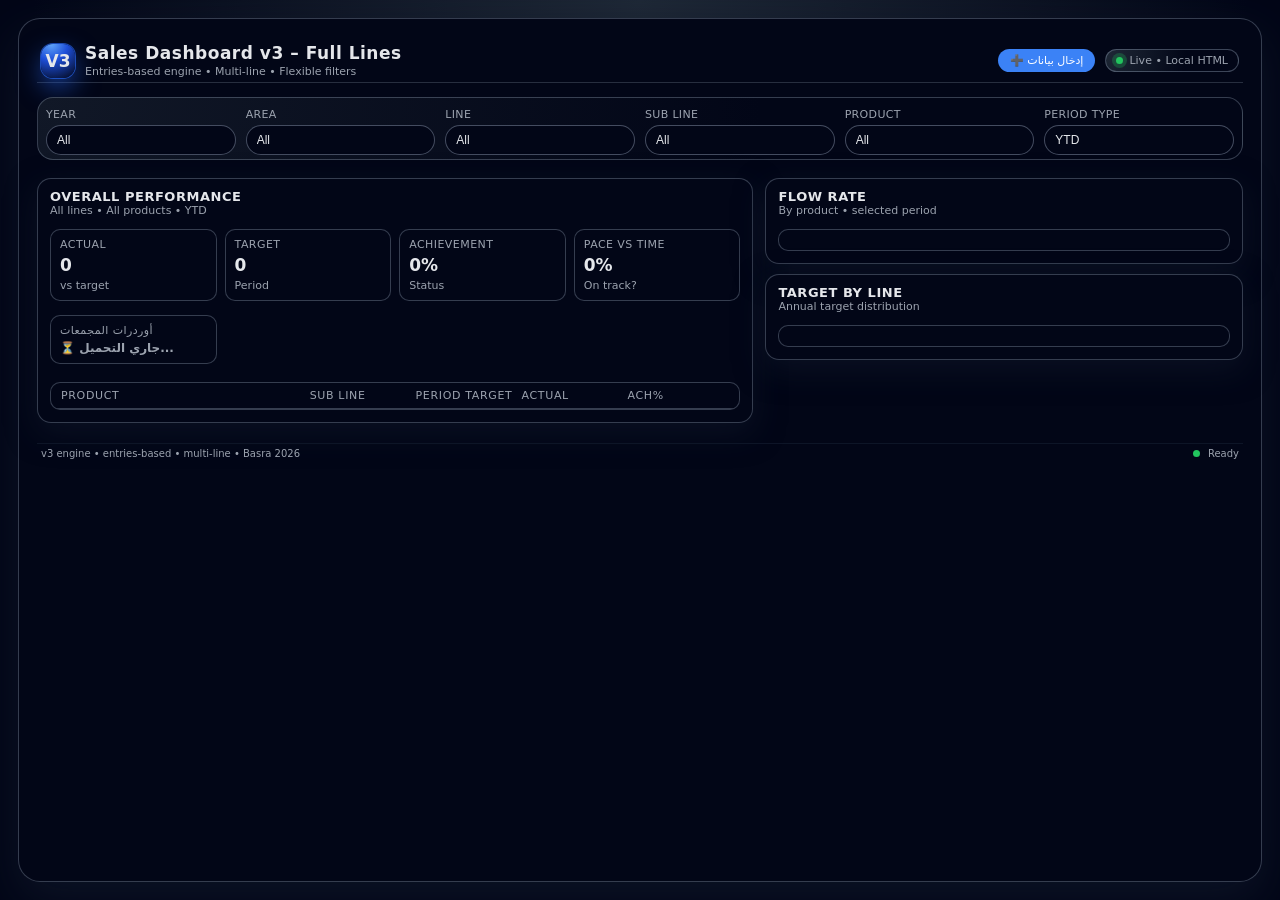
==== dashboard-v3-full.html @ 21404ccd "Rename dashboard-v3-full (1).html to dashboard-v3-full.html" ====
<!DOCTYPE html>
<html lang="en">
<head>
  <meta charset="UTF-8" />
  <title>Sales Dashboard v3 - Full Lines</title>
  <meta name="viewport" content="width=device-width, initial-scale=1.0" />
  <style>
    :root {
      --bg: #0b1020;
      --bg-alt: #111729;
      --card: #151b30;
      --accent: #3b82f6;
      --accent-soft: rgba(59, 130, 246, 0.15);
      --accent-strong: rgba(59, 130, 246, 0.35);
      --text: #e5e7eb;
      --muted: #9ca3af;
      --danger: #f97373;
      --success: #22c55e;
      --warning: #eab308;
      --border-subtle: rgba(148, 163, 184, 0.25);
      --radius-lg: 14px;
      --radius-md: 10px;
      --radius-pill: 999px;
      --shadow-soft: 0 18px 45px rgba(15, 23, 42, 0.75);
      --shadow-subtle: 0 10px 30px rgba(15, 23, 42, 0.6);
      --transition-fast: 0.18s ease-out;
      --transition-med: 0.25s ease-out;
    }
    * { box-sizing: border-box; margin: 0; padding: 0; }
    body {
      font-family: system-ui, -apple-system, BlinkMacSystemFont, "SF Pro Text", "Segoe UI", sans-serif;
      background: radial-gradient(circle at top, #1f2937 0, #020617 55%);
      color: var(--text);
      min-height: 100vh;
      padding: 18px;
      display: flex;
      justify-content: center;
    }
    .app-shell {
      width: 100%;
      max-width: 1320px;
      background: linear-gradient(145deg, #020617 0, #020617 40%, #020617 100%);
      border-radius: 22px;
      box-shadow: var(--shadow-soft);
      border: 1px solid rgba(148, 163, 184, 0.35);
      padding: 18px 18px 22px;
      display: flex;
      flex-direction: column;
      gap: 14px;
    }
    .app-header {
      display: flex;
      justify-content: space-between;
      align-items: center;
      gap: 12px;
      padding: 6px 4px 4px;
      border-bottom: 1px solid rgba(148, 163, 184, 0.25);
    }
    .app-title-block { display: flex; align-items: center; gap: 10px; }
    .app-logo {
      width: 34px; height: 34px; border-radius: 12px;
      background: radial-gradient(circle at 30% 0, #60a5fa 0, #1d4ed8 40%, #020617 100%);
      display: flex; align-items: center; justify-content: center;
      color: #e5e7eb; font-weight: 700; font-size: 17px;
      box-shadow: 0 0 0 1px rgba(37,99,235,0.7), 0 10px 25px rgba(37,99,235,0.55);
    }
    .app-title-text { display: flex; flex-direction: column; gap: 2px; }
    .app-title-text h1 { font-size: 17px; letter-spacing: 0.03em; font-weight: 600; color: #e5e7eb; }
    .app-title-text span { font-size: 11px; color: var(--muted); }
    .app-header-right { display: flex; align-items: center; gap: 10px; }
    .pill-badge {
      padding: 4px 10px; border-radius: 999px; font-size: 11px;
      border: 1px solid rgba(148,163,184,0.4); color: var(--muted);
      display: inline-flex; align-items: center; gap: 6px;
      background: radial-gradient(circle at top left, #1f2937 0, #020617 60%);
    }
    .pill-dot { width: 7px; height: 7px; border-radius: 999px; background: #22c55e; box-shadow: 0 0 0 4px rgba(34,197,94,0.25); }
    .filters-bar {
      display: grid;
      grid-template-columns: repeat(6, minmax(0, 1fr));
      gap: 10px; padding: 10px 8px 4px; border-radius: 16px;
      background: radial-gradient(circle at top left, #111827 0, #020617 60%);
      border: 1px solid rgba(148,163,184,0.35);
    }
    @media (max-width: 1100px) { .filters-bar { grid-template-columns: repeat(3, minmax(0, 1fr)); } }
    @media (max-width: 720px)  { .filters-bar { grid-template-columns: repeat(2, minmax(0, 1fr)); } }
    .filter-group { display: flex; flex-direction: column; gap: 4px; }
    .filter-label { font-size: 11px; color: var(--muted); letter-spacing: 0.03em; text-transform: uppercase; }
    .filter-select, .filter-input {
      width: 100%; border-radius: 999px;
      border: 1px solid rgba(148,163,184,0.45);
      background: radial-gradient(circle at top left, #020617 0, #020617 60%);
      color: var(--text); font-size: 12px; padding: 7px 10px; outline: none;
      appearance: none; -webkit-appearance: none;
      transition: border-color var(--transition-fast), box-shadow var(--transition-fast), transform 0.08s ease-out;
    }
    .filter-select:focus, .filter-input:focus {
      border-color: var(--accent);
      box-shadow: 0 0 0 1px rgba(59,130,246,0.7), 0 0 0 8px rgba(37,99,235,0.25);
      transform: translateY(-0.5px);
    }
    .filter-select:hover, .filter-input:hover { border-color: rgba(148,163,184,0.8); }
    .filter-select option { background: #020617; color: #e5e7eb; }
    .main-grid { display: grid; grid-template-columns: 2.1fr 1.4fr; gap: 12px; margin-top: 4px; }
    @media (max-width: 1024px) { .main-grid { grid-template-columns: 1fr; } }
    .card {
      background: radial-gradient(circle at top left, #020617 0, #020617 60%);
      border-radius: var(--radius-lg); border: 1px solid rgba(148,163,184,0.35);
      box-shadow: var(--shadow-subtle); padding: 10px 12px 12px;
      display: flex; flex-direction: column; gap: 8px;
    }
    .card-header { display: flex; justify-content: space-between; align-items: center; gap: 8px; margin-bottom: 4px; }
    .card-title { font-size: 13px; font-weight: 600; letter-spacing: 0.04em; text-transform: uppercase; color: #e5e7eb; display: flex; align-items: center; gap: 6px; }
    .card-subtitle { font-size: 11px; color: var(--muted); }
    .kpi-row { display: grid; grid-template-columns: repeat(4, minmax(0, 1fr)); gap: 8px; }
    @media (max-width: 720px) { .kpi-row { grid-template-columns: repeat(2, minmax(0, 1fr)); } }
    .kpi-card {
      border-radius: var(--radius-md); padding: 8px 9px;
      background: radial-gradient(circle at top left, #020617 0, #020617 65%);
      border: 1px solid rgba(148,163,184,0.35);
      display: flex; flex-direction: column; gap: 4px;
    }
    .kpi-label { font-size: 11px; color: var(--muted); letter-spacing: 0.04em; text-transform: uppercase; }
    .kpi-value { font-size: 17px; font-weight: 600; color: #e5e7eb; }
    .kpi-trend { font-size: 11px; color: var(--muted); }
    .kpi-trend.up span { color: var(--success); }
    .kpi-trend.down span { color: var(--danger); }
    .table-wrapper {
      border-radius: var(--radius-md); border: 1px solid rgba(148,163,184,0.35);
      overflow: hidden; background: radial-gradient(circle at top left, #020617 0, #020617 65%);
    }
    .table-header {
      display: grid; grid-template-columns: 2.4fr 1fr 1fr 1fr 1fr;
      gap: 4px; padding: 6px 10px; font-size: 11px; text-transform: uppercase;
      letter-spacing: 0.06em; color: var(--muted);
      border-bottom: 1px solid rgba(148,163,184,0.35);
    }
    .table-body { max-height: 340px; overflow: auto; }
    .table-row {
      display: grid; grid-template-columns: 2.4fr 1fr 1fr 1fr 1fr;
      gap: 4px; padding: 6px 10px; font-size: 12px;
      border-bottom: 1px solid rgba(15,23,42,0.9); align-items: center;
    }
    .table-row:nth-child(2n) { background: radial-gradient(circle at left, #020617 0, #020617 80%); }
    .table-row:hover { background: radial-gradient(circle at left, rgba(37,99,235,0.18) 0, #020617 70%); }
    .table-cell-muted { color: var(--muted); font-size: 11px; }
    .ach-badge {
      padding: 2px 7px; border-radius: 999px; font-size: 11px;
      display: inline-flex; align-items: center; justify-content: center; min-width: 52px;
    }
    .ach-good { background: rgba(34,197,94,0.12); color: #4ade80; border: 1px solid rgba(34,197,94,0.5); }
    .ach-mid  { background: rgba(234,179,8,0.12);  color: #facc15; border: 1px solid rgba(234,179,8,0.5); }
    .ach-bad  { background: rgba(248,113,113,0.12); color: #fca5a5; border: 1px solid rgba(248,113,113,0.5); }
    .right-column-section { display: flex; flex-direction: column; gap: 10px; }
    .mini-chart {
      border-radius: var(--radius-md); border: 1px solid rgba(148,163,184,0.35);
      background: radial-gradient(circle at top left, #020617 0, #020617 65%);
      padding: 8px 10px; font-size: 11px; color: var(--muted);
      display: flex; flex-direction: column; gap: 6px;
    }
    .bar-row { display: flex; align-items: center; gap: 8px; }
    .bar-label { font-size: 10px; color: var(--muted); width: 90px; overflow: hidden; text-overflow: ellipsis; white-space: nowrap; }
    .bar-track { flex: 1; background: rgba(148,163,184,0.12); border-radius: 999px; height: 12px; overflow: hidden; }
    .bar-fill  { height: 100%; border-radius: 999px; background: var(--accent); min-width: 4px; transition: width .5s ease; }
    .bar-fill.good { background: #22c55e; }
    .bar-fill.warn { background: #eab308; }
    .bar-fill.bad  { background: #f97373; }
    .bar-pct { font-size: 10px; color: var(--muted); width: 36px; text-align: left; }
    .footer-bar {
      margin-top: 6px; display: flex; justify-content: space-between; align-items: center;
      font-size: 10px; color: var(--muted); padding: 4px 4px 0;
      border-top: 1px solid rgba(15,23,42,0.9);
    }
    .footer-right { display: flex; align-items: center; gap: 8px; }
    .status-dot { width: 7px; height: 7px; border-radius: 999px; background: #22c55e; }
  </style>
</head>
<body>
<div class="app-shell">
  <header class="app-header">
    <div class="app-title-block">
      <div class="app-logo">V3</div>
      <div class="app-title-text">
        <h1>Sales Dashboard v3 – Full Lines</h1>
        <span>Entries-based engine • Multi-line • Flexible filters</span>
      </div>
    </div>
    <div class="app-header-right">
      <a href="data-entry.html" style="padding:5px 12px;border-radius:999px;font-size:11px;background:#3b82f6;color:#fff;text-decoration:none;font-weight:500">➕ إدخال بيانات</a>
      <div class="pill-badge"><span class="pill-dot"></span>Live • Local HTML</div>
    </div>
  </header>

  <section class="filters-bar">
    <div class="filter-group"><label class="filter-label">Year</label><select id="yearFilter" class="filter-select"><option value="">All</option></select></div>
    <div class="filter-group"><label class="filter-label">Area</label><select id="areaFilter" class="filter-select"><option value="">All</option></select></div>
    <div class="filter-group"><label class="filter-label">Line</label><select id="lineFilter" class="filter-select"><option value="">All</option></select></div>
    <div class="filter-group"><label class="filter-label">Sub Line</label><select id="subLineFilter" class="filter-select"><option value="">All</option></select></div>
    <div class="filter-group"><label class="filter-label">Product</label><select id="productFilter" class="filter-select"><option value="">All</option></select></div>
    <div class="filter-group">
      <label class="filter-label">Period Type</label>
      <select id="periodTypeFilter" class="filter-select">
        <option value="YTD">YTD</option>
        <option value="Month">Month</option>
        <option value="Quarter">Quarter</option>
        <option value="Half">Half</option>
        <option value="Custom">Custom Range</option>
      </select>
    </div>
  </section>

  <main class="main-grid">
    <section class="card">
      <div class="card-header">
        <div>
          <div class="card-title">Overall Performance</div>
          <div class="card-subtitle" id="contextLabel">All lines • All products • YTD</div>
        </div>
      </div>
      <div class="kpi-row">
        <div class="kpi-card"><div class="kpi-label">Actual</div><div class="kpi-value" id="kpiActual">0</div><div class="kpi-trend" id="kpiActualTrend">vs target</div></div>
        <div class="kpi-card"><div class="kpi-label">Target</div><div class="kpi-value" id="kpiTarget">0</div><div class="kpi-trend">Period</div></div>
        <div class="kpi-card"><div class="kpi-label">Achievement</div><div class="kpi-value" id="kpiAch">0%</div><div class="kpi-trend" id="kpiAchTrend">Status</div></div>
        <div class="kpi-card"><div class="kpi-label">Pace vs time</div><div class="kpi-value" id="kpiPace">0%</div><div class="kpi-trend" id="kpiPaceTrend">On track?</div></div>
      </div>
      <!-- أوردرات المجمعات — Google Sheets -->
      <div class="kpi-row" id="orders-kpi" style="margin-top:6px">
        <div class="kpi-card"><div class="kpi-label">أوردرات المجمعات</div><div class="kpi-value" style="color:var(--muted);font-size:12px">⏳ جاري التحميل...</div></div>
      </div>
      <div class="table-wrapper" style="margin-top:10px">
        <div class="table-header">
          <div>Product</div><div>Sub Line</div><div>Period Target</div><div>Actual</div><div>ACH%</div>
        </div>
        <div class="table-body" id="productsTableBody"></div>
      </div>
    </section>

    <section class="right-column-section">
      <div class="card">
        <div class="card-header">
          <div><div class="card-title">Flow Rate</div><div class="card-subtitle" id="flowContextLabel">By product • selected period</div></div>
        </div>
        <div class="mini-chart" id="flowChart" style="gap:5px;padding:10px"></div>
      </div>
      <div class="card">
        <div class="card-header">
          <div><div class="card-title">Target by Line</div><div class="card-subtitle">Annual target distribution</div></div>
        </div>
        <div class="mini-chart" id="lineChart" style="gap:5px;padding:10px"></div>
      </div>
    </section>
  </main>

  <footer class="footer-bar">
    <div>v3 engine • entries-based • multi-line • Basra 2026</div>
    <div class="footer-right"><span class="status-dot"></span><span id="footerSummary">Ready</span></div>
  </footer>
</div>

<script>
const entries = [
  // Derma
  { product:"Acretin 0.025% Cream 30G",       line:"Derma",        subLine:"Derma 2",        annualTarget:44000,  area:"Basra", year:2026 },
  { product:"Acretin 0.05% Cream 30G",        line:"Derma",        subLine:"Derma 1",        annualTarget:43000,  area:"Basra", year:2026 },
  { product:"Elica Cream",                    line:"Derma",        subLine:"Derma 2",        annualTarget:53000,  area:"Basra", year:2026 },
  { product:"Elica Ointment 30G",             line:"Derma",        subLine:"Derma 1",        annualTarget:32000,  area:"Basra", year:2026 },
  { product:"Elica-M Cream 30G",              line:"Derma",        subLine:"Derma 1",        annualTarget:74000,  area:"Basra", year:2026 },
  { product:"Elicasal Ointment 30G",          line:"Derma",        subLine:"Derma 2",        annualTarget:19500,  area:"Basra", year:2026 },
  { product:"Fusibact Cream 15G",             line:"Derma",        subLine:"Derma 1",        annualTarget:23000,  area:"Basra", year:2026 },
  { product:"Fusibact Ointment 15G",          line:"Derma",        subLine:"Derma 1",        annualTarget:17500,  area:"Basra", year:2026 },
  { product:"Fusibact-B Cream 15G",           line:"Derma",        subLine:"Derma 1",        annualTarget:14000,  area:"Basra", year:2026 },
  { product:"Hi-Quin 2% Cream 30G",           line:"Derma",        subLine:"Derma 1",        annualTarget:9000,   area:"Basra", year:2026 },
  { product:"Hi-Quin 4% Cream 30G",           line:"Derma",        subLine:"Derma 2",        annualTarget:20000,  area:"Basra", year:2026 },
  { product:"Lamifen 250Mg 14 Tabs",          line:"Derma",        subLine:"Derma 1",        annualTarget:2300,   area:"Basra", year:2026 },
  { product:"Lamifen Cream 15G",              line:"Derma",        subLine:"Derma 2",        annualTarget:17000,  area:"Basra", year:2026 },
  { product:"Lican Cream 1% 30G",             line:"Derma",        subLine:"Derma 1",        annualTarget:7500,   area:"Basra", year:2026 },
  { product:"Promax Ointment 30G",            line:"Derma",        subLine:"Derma 2",        annualTarget:40000,  area:"Basra", year:2026 },
  { product:"Surecure Gel 30G",               line:"Derma",        subLine:"Derma 2",        annualTarget:7500,   area:"Basra", year:2026 },
  // Optha
  { product:"Arox 0.5% Ophthalmic",          line:"Optha",        subLine:"Optha 1",        annualTarget:14000,  area:"Basra", year:2026 },
  { product:"Brimo Ophthalmic 5Ml",          line:"Optha",        subLine:"Optha 2",        annualTarget:22000,  area:"Basra", year:2026 },
  { product:"Brofix Oph. 5Ml",               line:"Optha",        subLine:"Optha 2",        annualTarget:21000,  area:"Basra", year:2026 },
  { product:"Fluca Ophthalmic 5Ml",          line:"Optha",        subLine:"Optha 3",        annualTarget:33000,  area:"Basra", year:2026 },
  { product:"Hyfresh 10Ml",                  line:"Optha",        subLine:"Optha 1",        annualTarget:69000,  area:"Basra", year:2026 },
  { product:"Hyfresh UD 20x0.45Ml",          line:"Optha",        subLine:"Optha 2",        annualTarget:10000,  area:"Basra", year:2026 },
  { product:"Latano",                         line:"Optha",        subLine:"Optha 2",        annualTarget:3000,   area:"Basra", year:2026 },
  { product:"Loxtra Oph. 5Ml",               line:"Optha",        subLine:"Optha 1",        annualTarget:31000,  area:"Basra", year:2026 },
  { product:"Olopat Ophthalmic 5Ml",         line:"Optha",        subLine:"Optha 2",        annualTarget:13000,  area:"Basra", year:2026 },
  { product:"Olopat UD 0.4Ml x30",           line:"Optha",        subLine:"Optha 3",        annualTarget:4000,   area:"Basra", year:2026 },
  { product:"Optidex-T 5Ml",                 line:"Optha",        subLine:"Optha 2",        annualTarget:36000,  area:"Basra", year:2026 },
  { product:"Optiflox 5Ml",                  line:"Optha",        subLine:"Optha 2",        annualTarget:18500,  area:"Basra", year:2026 },
  { product:"Optifresh 10Ml",                line:"Optha",        subLine:"Optha 3",        annualTarget:9000,   area:"Basra", year:2026 },
  { product:"Optilone 5Ml",                  line:"Optha",        subLine:"Optha 2",        annualTarget:25000,  area:"Basra", year:2026 },
  { product:"Optipred 1%",                   line:"Optha",        subLine:"Optha 1",        annualTarget:16000,  area:"Basra", year:2026 },
  { product:"Tymer 5Ml",                     line:"Optha",        subLine:"Optha 3",        annualTarget:11000,  area:"Basra", year:2026 },
  { product:"Uni Fresh 30 UD",               line:"Optha",        subLine:"Optha 1",        annualTarget:10500,  area:"Basra", year:2026 },
  { product:"Xola 5Ml",                      line:"Optha",        subLine:"Optha 3",        annualTarget:5250,   area:"Basra", year:2026 },
  { product:"Xolamol 5Ml",                   line:"Optha",        subLine:"Optha 3",        annualTarget:60000,  area:"Basra", year:2026 },
  { product:"Xolamol UD 5Ml",               line:"Optha",        subLine:"Optha 1",        annualTarget:5000,   area:"Basra", year:2026 },
  // General Line
  { product:"Azi-Once 250Mg 6's",            line:"General Line", subLine:"General Line 1", annualTarget:23000,  area:"Basra", year:2026 },
  { product:"Azi-Once Forte 500Mg 3's",      line:"General Line", subLine:"General Line 1", annualTarget:30000,  area:"Basra", year:2026 },
  { product:"Azi-Once Susp 22.5Ml",          line:"General Line", subLine:"General Line 1", annualTarget:154000, area:"Basra", year:2026 },
  { product:"Feroton Injection 5Ml",         line:"General Line", subLine:"General Line 1", annualTarget:6000,   area:"Basra", year:2026 },
  { product:"Maxim 400Mg 5 Tab",             line:"General Line", subLine:"General Line 1", annualTarget:8000,   area:"Basra", year:2026 },
  { product:"Maxim 400Mg 7 Tab",             line:"General Line", subLine:"General Line 1", annualTarget:1800,   area:"Basra", year:2026 },
  { product:"Prima D3 10000 IU 30's",        line:"General Line", subLine:"General Line 1", annualTarget:5250,   area:"Basra", year:2026 },
  { product:"Prima D3 50000 IU 30's",        line:"General Line", subLine:"General Line 1", annualTarget:3750,   area:"Basra", year:2026 },
  { product:"Fast-Flam 50Mg 20 Tab",         line:"General Line", subLine:"General Line 1", annualTarget:5000,   area:"Basra", year:2026 },
  { product:"Relaxon Forte 500Mg 30's",      line:"General Line", subLine:"General Line 1", annualTarget:0,      area:"Basra", year:2026 },
  { product:"Dompy 10Mg 30 Tab",             line:"General Line", subLine:"General Line 1", annualTarget:22000,  area:"Basra", year:2026 },
  { product:"Dompy 200Ml Susp",              line:"General Line", subLine:"General Line 1", annualTarget:18000,  area:"Basra", year:2026 },
  { product:"Fixit 150Mg 14 Cap",            line:"General Line", subLine:"General Line 1", annualTarget:0,      area:"Basra", year:2026 },
  { product:"Fixit 300Mg 14 Cap",            line:"General Line", subLine:"General Line 1", annualTarget:0,      area:"Basra", year:2026 },
  { product:"Meva 135Mg 30 Tab",             line:"General Line", subLine:"General Line 1", annualTarget:0,      area:"Basra", year:2026 },
  { product:"Zoron 2Mg/Ml Inj 4Ml 5's",     line:"General Line", subLine:"General Line 1", annualTarget:0,      area:"Basra", year:2026 },
  { product:"Zoron 8Mg Tab 30's",            line:"General Line", subLine:"General Line 1", annualTarget:13000,  area:"Basra", year:2026 },
  // CM Line
  { product:"Vittoria 10/160Mg 28's",        line:"CM Line",      subLine:"CM Line 1",      annualTarget:5000,   area:"Basra", year:2026 },
  { product:"Vittoria 5/160Mg 28's",         line:"CM Line",      subLine:"CM Line 1",      annualTarget:5500,   area:"Basra", year:2026 },
  { product:"Vittoria HCT 10/160/25Mg 28's", line:"CM Line",      subLine:"CM Line 1",      annualTarget:4000,   area:"Basra", year:2026 },
  { product:"Vittoria-HCT 5/160/12.5 28's",  line:"CM Line",      subLine:"CM Line 1",      annualTarget:6000,   area:"Basra", year:2026 },
  { product:"Vittoria-HCT 5/160/25 28's",    line:"CM Line",      subLine:"CM Line 1",      annualTarget:5000,   area:"Basra", year:2026 },
  { product:"Dapazin 10Mg",                  line:"CM Line",      subLine:"CM Line 1",      annualTarget:10000,  area:"Basra", year:2026 },
  { product:"Dapazin 5Mg",                   line:"CM Line",      subLine:"CM Line 1",      annualTarget:2000,   area:"Basra", year:2026 },
  { product:"Sitagen 100Mg",                 line:"CM Line",      subLine:"CM Line 1",      annualTarget:2500,   area:"Basra", year:2026 },
  { product:"Sitavic 50Mg/1000Mg",           line:"CM Line",      subLine:"CM Line 1",      annualTarget:7000,   area:"Basra", year:2026 },
  { product:"Vildus 50Mg 30's",              line:"CM Line",      subLine:"CM Line 1",      annualTarget:175,    area:"Basra", year:2026 },
  { product:"Lintra 5Mg",                    line:"CM Line",      subLine:"CM Line 1",      annualTarget:180,    area:"Basra", year:2026 },
];

/* ════════════════════════════════
   STORAGE
════════════════════════════════ */
const DB = {
  getObj: k => { try{ return JSON.parse(localStorage.getItem(k))||{}; }catch{ return {}; } }
};

/* ════════════════════════════════
   HELPERS
════════════════════════════════ */
function fmt(n){ return Number(n||0).toLocaleString("en-US"); }
function fmtPct(n){ return Number(n||0).toFixed(1)+"%"; }
function achClass(p){ return p>=90?"ach-good":p>=70?"ach-mid":"ach-bad"; }
function unique(arr,k){ return [...new Set(arr.map(x=>x[k]))].sort(); }

const lineColors = { Derma:'#3b82f6', Optha:'#22c55e', 'General Line':'#eab308', 'CM Line':'#a78bfa' };
function lc(line){ return lineColors[line]||'#64748b'; }

/* ════════════════════════════════
   PERIOD LOGIC
════════════════════════════════ */
function getPeriodMonths(){
  const type = document.getElementById("periodTypeFilter").value;
  const now  = new Date();
  const cur  = now.getMonth() + 1; // 1-12

  if(type === "YTD")     return Array.from({length: cur}, (_,i)=>i+1);
  if(type === "Month")   return [cur];
  if(type === "Quarter"){
    const q = Math.ceil(cur/3);
    return q===1?[1,2,3]:q===2?[4,5,6]:q===3?[7,8,9]:[10,11,12];
  }
  if(type === "Half")    return cur<=6?[1,2,3,4,5,6]:[7,8,9,10,11,12];
  return Array.from({length:12},(_,i)=>i+1); // full year
}

function getMonthlyTarget(annualTarget, months, product, area, year){
  try {
    const targets = JSON.parse(localStorage.getItem('productTargets')) || {};
    const key = `${year}__${product}__${area}`;
    if (targets[key] !== undefined){
      return (targets[key] / 12) * months.length;
    }
  } catch(e){}
  // Only fallback to hardcoded for Basra 2026
  if (area === 'Basra' && Number(year) === 2026){
    return (annualTarget / 12) * months.length;
  }
  return 0;
}

/* ════════════════════════════════
   READ ACTUAL FROM localStorage
   key format: YEAR__PRODUCT__GOV__MONTH
════════════════════════════════ */
function getActual(product, area, year, months){
  const ps = DB.getObj('primarySales');
  let total = 0;
  months.forEach(m => {
    const key = `${year}__${product}__${area}__${m}`;
    total += Number(ps[key]||0);
  });
  return total;
}

function getSecondary(product, area, year, months){
  const sec = DB.getObj('warehouseFlow');
  let total = 0;
  months.forEach(m => {
    const key = `${year}__${product}__${area}__${m}`;
    total += Number(sec[key]||0);
  });
  return total;
}

function getFlowRate(product, area, year, months){
  const primary   = getActual(product, area, year, months);
  const secondary = getSecondary(product, area, year, months);
  if (primary) return (secondary / primary * 100);
  return 0;
}

/* ════════════════════════════════
   POPULATE FILTERS
════════════════════════════════ */
function populateFilters(){
  const add = (id,vals) => {
    const el = document.getElementById(id);
    vals.forEach(v=>{ const o=document.createElement("option"); o.value=o.textContent=v; el.appendChild(o); });
  };
  add("yearFilter",    unique(entries,"year"));
  add("areaFilter",    unique(entries,"area"));
  add("lineFilter",    unique(entries,"line"));
  add("subLineFilter", unique(entries,"subLine"));
  add("productFilter", unique(entries,"product"));
}

/* ════════════════════════════════
   GET FILTERED LIST
════════════════════════════════ */
function getFiltered(){
  const y=document.getElementById("yearFilter").value;
  const a=document.getElementById("areaFilter").value;
  const l=document.getElementById("lineFilter").value;
  const s=document.getElementById("subLineFilter").value;
  const p=document.getElementById("productFilter").value;
  return entries.filter(e=>
    (!y||e.year==y)&&(!g||e.area==a)&&
    (!l||e.line==l)&&(!s||e.subLine==s)&&(!p||e.product==p)
  );
}

/* ════════════════════════════════
   RENDER TABLE
════════════════════════════════ */
function renderTable(list, months, year, area){
  const body = document.getElementById("productsTableBody");
  body.innerHTML = "";
  list.forEach(e=>{
    const actual    = getActual(e.product, area||e.area, year||e.year, months);
    const secondary = getSecondary(e.product, area||e.area, year||e.year, months);
    const mTarget   = getMonthlyTarget(e.annualTarget, months, e.product, area||e.area, year||e.year);
    const ach       = mTarget ? Math.round(actual/mTarget*100) : 0;
    const flow      = getFlowRate(e.product, area||e.area, year||e.year, months);

    const row = document.createElement("div");
    row.className = "table-row";
    row.innerHTML = `
      <div style="overflow:hidden;text-overflow:ellipsis;white-space:nowrap" title="${e.product}">${e.product}</div>
      <div class="table-cell-muted">${e.subLine}</div>
      <div>${fmt(Math.round(mTarget))}</div>
      <div style="color:${actual>0?'#e5e7eb':'var(--muted)'}">${fmt(actual)}</div>
      <div style="display:flex;gap:4px;align-items:center">
        <span class="ach-badge ${achClass(ach)}">${ach}%</span>
        ${flow>0?`<span style="font-size:10px;color:#9ca3af">↻${flow.toFixed(0)}%</span>`:''}
      </div>`;
    body.appendChild(row);
  });
}

/* ════════════════════════════════
   RENDER KPIs
════════════════════════════════ */
function renderKPIs(list, months, year, area){
  const totalMTarget = list.reduce((s,e)=>s+getMonthlyTarget(e.annualTarget,months,e.product,area||e.area,year||e.year),0);
  const totalActual  = list.reduce((s,e)=>s+getActual(e.product,area||e.area,year||e.year,months),0);
  const totalAnnual  = list.reduce((s,e)=>s+e.annualTarget,0);
  const ach  = totalMTarget ? (totalActual/totalMTarget*100) : 0;

  // Pace = ACH vs elapsed months
  const now    = new Date();
  const elapsed = now.getMonth()+1; // months elapsed this year
  const timePct = elapsed/12*100;
  const pace    = timePct ? (ach/timePct*100) : 0;

  document.getElementById("kpiActual").textContent  = fmt(totalActual);
  document.getElementById("kpiTarget").textContent  = fmt(Math.round(totalMTarget));
  document.getElementById("kpiAch").textContent     = fmtPct(ach);
  document.getElementById("kpiPace").textContent    = fmtPct(pace);

  // Color KPI values
  const achEl  = document.getElementById("kpiAch");
  const paceEl = document.getElementById("kpiPace");
  achEl.style.color  = ach>=90?"#22c55e":ach>=70?"#eab308":"#f97373";
  paceEl.style.color = pace>=90?"#22c55e":pace>=70?"#eab308":"#f97373";

  document.getElementById("kpiActualTrend").textContent = totalActual>0
    ? `${fmt(totalMTarget-totalActual)} remaining`
    : "No data yet";

  const l = document.getElementById("lineFilter").value    || "All lines";
  const p = document.getElementById("productFilter").value || "All products";
  const t = document.getElementById("periodTypeFilter").value;
  document.getElementById("contextLabel").textContent = `${l} • ${p} • ${t} • ${months.length}M`;
}

/* ════════════════════════════════
   RENDER FLOW CHART
════════════════════════════════ */
function renderFlowChart(list, months, year, area){
  const el  = document.getElementById("flowChart");
  const top = list.filter(e=>e.annualTarget>0).slice(0,8);
  if(!top.length){ el.innerHTML='<div style="color:var(--muted);font-size:11px;text-align:center;padding:20px">لا توجد بيانات</div>'; return; }

  const hasData = top.some(e=>getFlowRate(e.product,area||e.area,year||e.year,months)>0);

  el.innerHTML = `<div style="font-size:11px;color:var(--muted);margin-bottom:6px">
    Monthly Flow Rate ${hasData?'':'— أدخل بيانات لتفعيل'}
  </div>` + top.map(e=>{
    const fr  = getFlowRate(e.product, area||e.area, year||e.year, months);
    const pct = Math.min(fr, 120);
    const cls = fr>=80?'good':fr>=60?'warn':'bad';
    const label = e.product.split(' ').slice(0,2).join(' ');
    return `<div class="bar-row">
      <div class="bar-label" title="${e.product}">${label}</div>
      <div class="bar-track"><div class="bar-fill ${cls}" style="width:${pct}%"></div></div>
      <div class="bar-pct">${fr>0?fr.toFixed(0)+'%':'—'}</div>
    </div>`;
  }).join('');
}

/* ════════════════════════════════
   RENDER LINE CHART (ACH by line)
════════════════════════════════ */
function renderLineChart(list, months, year, area){
  const el = document.getElementById("lineChart");
  const lineMap = {};
  list.forEach(e=>{
    if(!lineMap[e.line]) lineMap[e.line]={target:0,actual:0};
    lineMap[e.line].target += getMonthlyTarget(e.annualTarget,months,e.product,area||e.area,year||e.year);
    lineMap[e.line].actual += getActual(e.product,area||e.area,year||e.year,months);
  });

  el.innerHTML = '<div style="font-size:11px;color:var(--muted);margin-bottom:6px">ACH% by Line</div>' +
    Object.entries(lineMap).sort((a,b)=>b[1].target-a[1].target).map(([line,v])=>{
      const ach = v.target ? (v.actual/v.target*100) : 0;
      const pct = Math.min(ach,120);
      const cls = ach>=90?'good':ach>=70?'warn':'bad';
      const color = lc(line);
      return `<div class="bar-row">
        <div class="bar-label" style="color:${color}">${line}</div>
        <div class="bar-track"><div class="bar-fill ${cls}" style="width:${pct}%;background:${color}"></div></div>
        <div class="bar-pct">${ach>0?ach.toFixed(0)+'%':'0%'}</div>
      </div>`;
    }).join('');
}

/* ════════════════════════════════
   MAIN REFRESH
════════════════════════════════ */
function refresh(){
  const filtered = getFiltered();
  const months   = getPeriodMonths();
  const year     = document.getElementById("yearFilter").value || new Date().getFullYear();
  const area     = document.getElementById("areaFilter").value  || "Basra";

  renderTable(filtered, months, year, area);
  renderKPIs(filtered, months, year, area);
  renderFlowChart(filtered, months, year, area);
  renderLineChart(filtered, months, year, area);

  const totalActual = filtered.reduce((s,e)=>s+getActual(e.product,area||e.area,year||e.year,months),0);
  document.getElementById("footerSummary").textContent =
    `${filtered.length} products • Target: ${fmt(Math.round(filtered.reduce((s,e)=>s+getMonthlyTarget(e.annualTarget,months,e.product,area||e.area,year||e.year),0)))} • Actual: ${fmt(totalActual)}`;
}

/* ════════════════════════════════
   GOOGLE SHEETS API
════════════════════════════════ */
const SHEETS_URL = 'https://script.google.com/macros/s/AKfycbx19-gvFKvmwIVteZCiiW0d1qUaLpTRnT6yQGaCm_OfaRLbvpiE9hI8qYLVrqW9cmBXtw/exec';

let sheetsOrders = []; // cached orders from Sheets
let sheetsLoaded = false;

async function loadSheetsOrders(){
  try {
    const res  = await fetch(`${SHEETS_URL}?action=getOrders`);
    const data = await res.json();
    if (data.success){
      sheetsOrders = data.orders || [];
      sheetsLoaded = true;
      updateOrdersKPI();
    }
  } catch(e){
    console.warn('Sheets load failed:', e);
  }
}

// حساب Secondary من Sheets (أوردرات المجمعات)
function getSheetsSecondary(product, area, year, months){
  return sheetsOrders
    .filter(o => {
      const d = o.date || '';
      const m = Number(d.split('-')[1]);
      const y = Number(d.split('-')[0]);
      return o.product === product &&
             Number(year) === y &&
             months.includes(m);
    })
    .reduce((s,o) => s + o.quantity, 0);
}

function updateOrdersKPI(){
  const totalOrders = sheetsOrders.length;
  const totalValue  = sheetsOrders.reduce((s,o)=>s+o.totalValue,0);
  const el = document.getElementById('orders-kpi');
  if (el) el.innerHTML = `
    <div class="kpi-card"><div class="kpi-label">أوردرات المجمعات</div><div class="kpi-value">${totalOrders.toLocaleString()}</div></div>
    <div class="kpi-card"><div class="kpi-label">قيمة الأوردرات</div><div class="kpi-value" style="color:var(--accent2)">${fmt(Math.round(totalValue))}</div></div>
  `;
}

document.querySelectorAll(".filter-select").forEach(s=>s.addEventListener("change",refresh));
populateFilters();
refresh();
loadSheetsOrders();
</script>
</body>
</html>
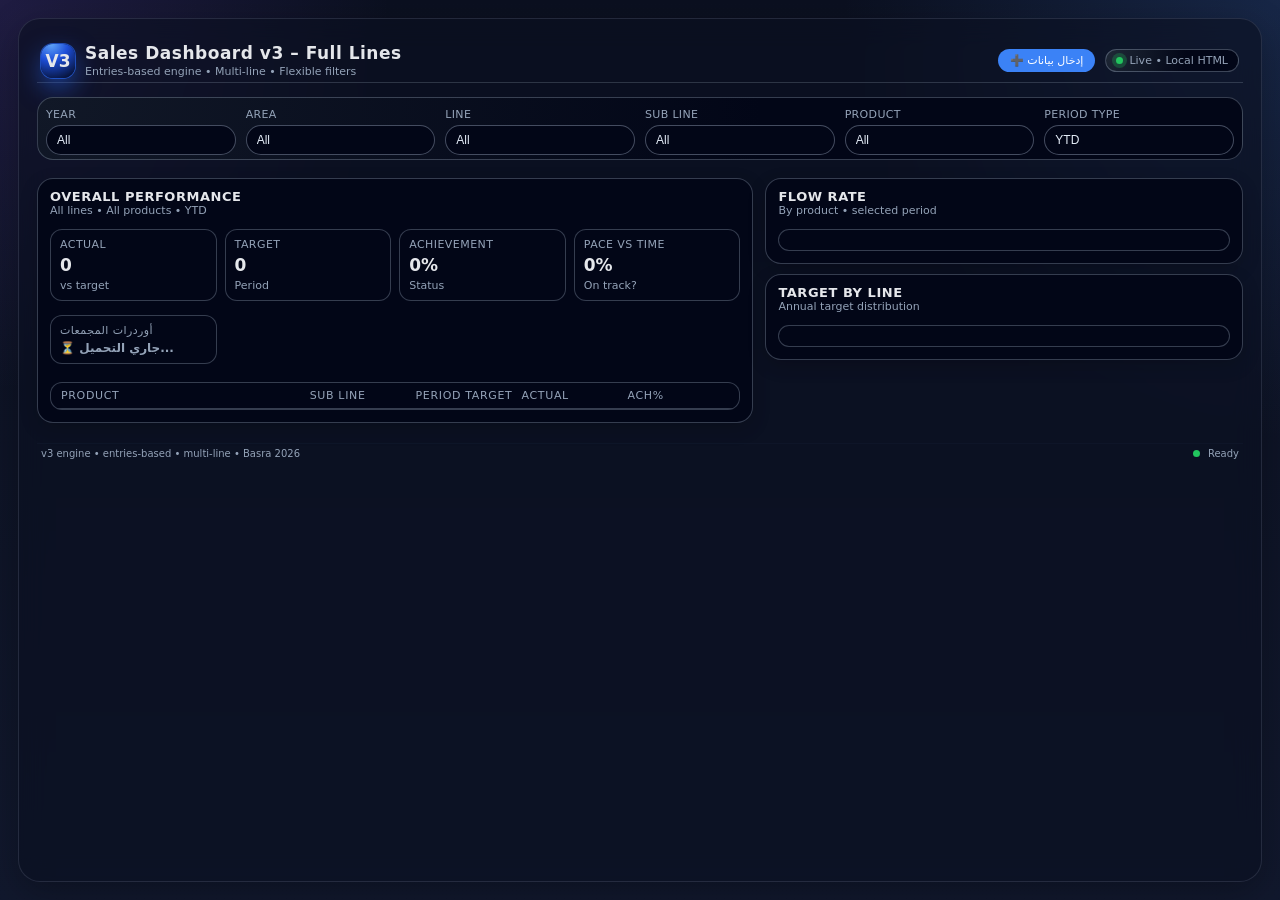
==== commit a0717221: "Update dashboard-v3-full.html" ====
--- a/dashboard-v3-full.html
+++ b/dashboard-v3-full.html
@@ -6,47 +6,38 @@
   <meta name="viewport" content="width=device-width, initial-scale=1.0" />
   <style>
     :root {
-      --bg: #0b1020;
-      --bg-alt: #111729;
-      --card: #151b30;
-      --accent: #3b82f6;
-      --accent-soft: rgba(59, 130, 246, 0.15);
-      --accent-strong: rgba(59, 130, 246, 0.35);
-      --text: #e5e7eb;
-      --muted: #9ca3af;
-      --danger: #f97373;
-      --success: #22c55e;
-      --warning: #eab308;
-      --border-subtle: rgba(148, 163, 184, 0.25);
-      --radius-lg: 14px;
-      --radius-md: 10px;
-      --radius-pill: 999px;
-      --shadow-soft: 0 18px 45px rgba(15, 23, 42, 0.75);
-      --shadow-subtle: 0 10px 30px rgba(15, 23, 42, 0.6);
-      --transition-fast: 0.18s ease-out;
-      --transition-med: 0.25s ease-out;
+      --bg:#0b1020; --bg-alt:#11182d;
+      --card:rgba(20,27,47,.82); --surface2:#202b48;
+      --accent:#4f8ef7; --accent-soft:rgba(79,142,247,.15); --accent-strong:rgba(79,142,247,.35);
+      --text:#e5edf8; --muted:#94a3b8;
+      --danger:#f97373; --success:#34d399; --warning:#f59e0b;
+      --border-subtle:rgba(148,163,184,.18);
+      --radius-lg:16px; --radius-md:12px; --radius-pill:999px;
+      --shadow-soft:0 10px 35px rgba(0,0,0,.28);
+      --shadow-subtle:0 6px 18px rgba(0,0,0,.18);
+      --transition-fast:0.18s ease-out; --transition-med:0.25s ease-out;
+      --grad-main:linear-gradient(135deg,#4f8ef7 0%,#8b5cf6 100%);
     }
     * { box-sizing: border-box; margin: 0; padding: 0; }
     body {
-      font-family: system-ui, -apple-system, BlinkMacSystemFont, "SF Pro Text", "Segoe UI", sans-serif;
-      background: radial-gradient(circle at top, #1f2937 0, #020617 55%);
+      font-family: 'IBM Plex Sans Arabic', system-ui, sans-serif;
       color: var(--text);
       min-height: 100vh;
       padding: 18px;
       display: flex;
       justify-content: center;
+      background:
+        radial-gradient(circle at top right,rgba(79,142,247,.18),transparent 28%),
+        radial-gradient(circle at top left,rgba(139,92,246,.16),transparent 25%),
+        linear-gradient(180deg,var(--bg) 0%,var(--bg-alt) 100%);
     }
     .app-shell {
-      width: 100%;
-      max-width: 1320px;
-      background: linear-gradient(145deg, #020617 0, #020617 40%, #020617 100%);
-      border-radius: 22px;
-      box-shadow: var(--shadow-soft);
-      border: 1px solid rgba(148, 163, 184, 0.35);
+      width: 100%; max-width: 1320px;
+      border-radius: 22px; box-shadow: var(--shadow-soft);
+      border: 1px solid var(--border-subtle);
       padding: 18px 18px 22px;
-      display: flex;
-      flex-direction: column;
-      gap: 14px;
+      display: flex; flex-direction: column; gap: 14px;
+      background: rgba(11,16,32,.6); backdrop-filter: blur(14px);
     }
     .app-header {
       display: flex;
@@ -578,7 +569,7 @@
 /* ════════════════════════════════
    GOOGLE SHEETS API
 ════════════════════════════════ */
-const SHEETS_URL = 'https://script.google.com/macros/s/AKfycbx19-gvFKvmwIVteZCiiW0d1qUaLpTRnT6yQGaCm_OfaRLbvpiE9hI8qYLVrqW9cmBXtw/exec';
+const SHEETS_URL = 'https://script.google.com/macros/s/AKfycby75MvmFGFgbJlvSbVp1_f3OvFnvgNzyR5MuLkZx3SQG_AqegkH-0BUPMd8vbjR6r6iqg/exec';
 
 let sheetsOrders = []; // cached orders from Sheets
 let sheetsLoaded = false;
